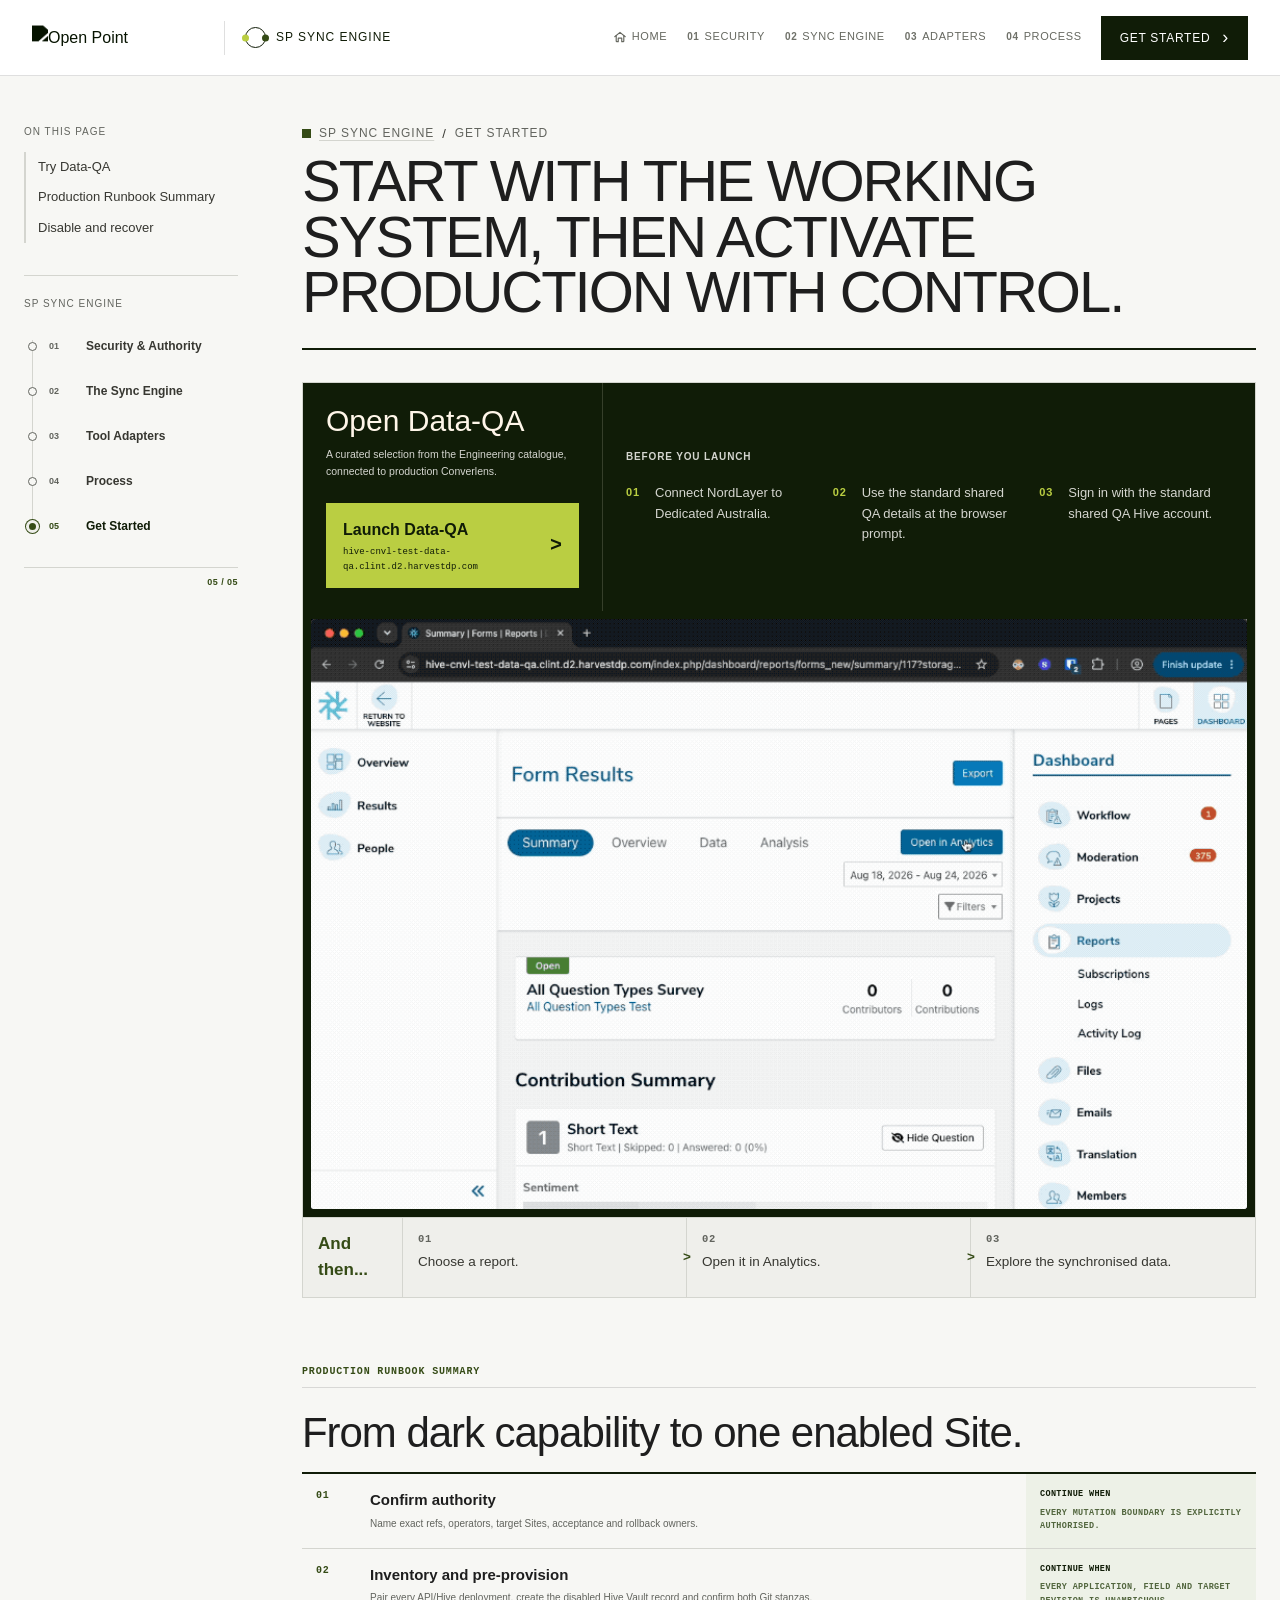
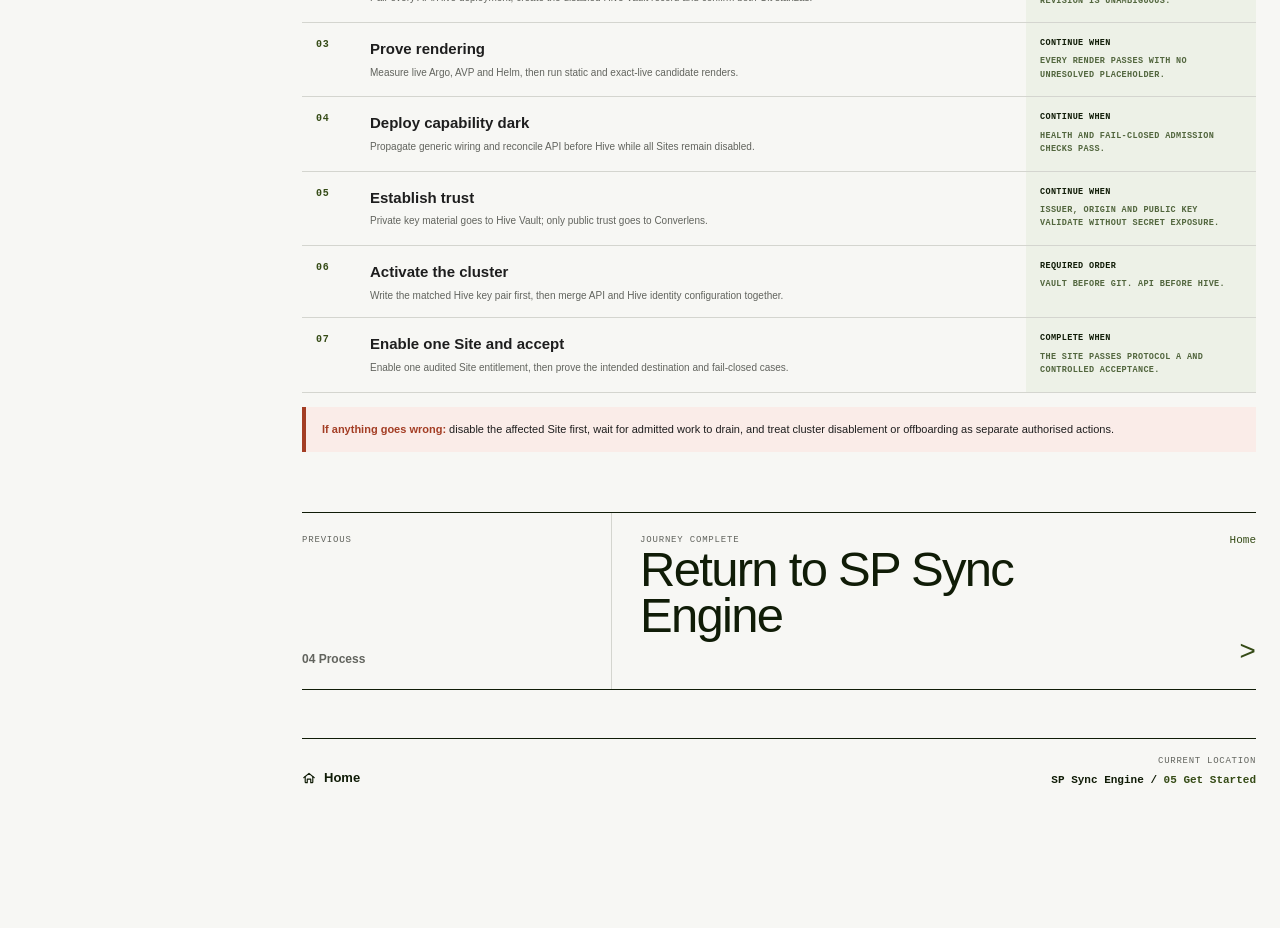
==== clients/openpoint/sp-sync-engine/05-get-started.html @ 9bb67a48 "Publish SP Sync Engine delivery pack" ====
<!doctype html>
<html lang="en">
<head>
<meta charset="utf-8">
<meta name="viewport" content="width=device-width, initial-scale=1">
<link rel="icon" href="data:,">
<title>Get Started - SP Sync Engine</title>
<link rel="stylesheet" href="assets/shared.css?v=white-signal-1">
<script src="assets/site.js?v=tool-adapters-1" defer></script>
<style>
  main { min-width: 0; }
  .get-started-header { margin-bottom: 32px; padding-bottom: 28px; border-bottom: 2px solid var(--slate); }
  .get-started-header h1 { max-width: 900px; margin: 0; font-size: clamp(38px, 5vw, 58px); line-height: .96; letter-spacing: -.035em; }
  .launch-console { width: 100%; overflow: hidden; border: 1px solid var(--gray-300); background: #fff; }
  .command-deck { display: grid; grid-template-columns: 300px minmax(0, 1fr); background: var(--slate); color: var(--text-on-dark); }
  .launch-access { padding: 23px; border-right: 1px solid var(--op-rule-dark); }
  .launch-access h2 { margin: 0 0 10px; padding: 0; border: 0; color: var(--text-on-dark); font-size: 30px; line-height: 1; }
  .launch-access > p { color: var(--muted-on-dark); font-size: 10.5px; }
  .qa-button { display: flex; align-items: center; justify-content: space-between; gap: 22px; min-height: 54px; margin-top: 24px; padding: 13px 16px; border: 1px solid var(--op-lime); background: var(--op-lime); color: var(--text-on-signal); font-weight: 800; text-decoration: none; }
  .qa-button small { display: block; margin-top: 3px; color: var(--text-on-signal); font-family: var(--mono); font-size: 9px; font-weight: 400; overflow-wrap: anywhere; }
  .qa-button > span:last-child { color: var(--text-on-signal); font-family: var(--mono); font-size: 20px; }
  .qa-button:hover, .qa-button:focus-visible { border-color: #fff; background: #fff; color: var(--slate); outline: 2px solid var(--clay); outline-offset: 3px; }
  .qa-button:hover > span:last-child, .qa-button:focus-visible > span:last-child { color: var(--clay); }
  .launch-instructions { display: flex; flex-direction: column; justify-content: center; padding: 23px; }
  .instruction-label { margin-bottom: 18px; color: var(--muted-on-dark); font-family: var(--sans); font-size: 10px; font-weight: 700; letter-spacing: .085em; text-transform: uppercase; }
  .access-list { display: grid; grid-template-columns: repeat(3, 1fr); gap: 14px; margin: 0; padding: 0; list-style: none; counter-reset: access; }
  .access-list li { position: relative; min-width: 0; padding-left: 29px; color: var(--muted-on-dark); font-size: 13px; counter-increment: access; }
  .access-list li::before { position: absolute; left: 0; top: 1px; color: var(--op-lime); font-family: var(--sans); font-size: 11px; font-weight: 700; letter-spacing: .08em; content: "0" counter(access); }
  .launch-media { padding: 8px; background: var(--slate); }
  .launch-media img { display: block; width: 100%; height: auto; background: var(--gray-150); }
  .use-flow { display: grid; grid-template-columns: 100px repeat(3, 1fr); align-items: stretch; border-top: 1px solid var(--gray-300); background: var(--gray-150); }
  .use-flow > * { padding: 13px 15px; border-right: 1px solid var(--gray-300); }
  .use-flow > *:last-child { border-right: 0; }
  .use-flow b { display: flex; align-items: center; color: var(--clay); font-family: var(--serif); font-size: 17px; font-weight: 600; }
  .use-step { position: relative; color: var(--gray-700); font-size: 13.5px; }
  .use-step span { display: block; margin-bottom: 4px; color: var(--gray-500); font-family: var(--mono); font-size: 10.5px; font-weight: 700; letter-spacing: .07em; text-transform: uppercase; }
  .use-step:not(:last-child)::after { position: absolute; top: 50%; right: -5px; z-index: 2; color: var(--clay); font-weight: 800; transform: translateY(-50%); content: ">"; }
  .runbook-head { margin: 58px 0 18px; }
  .section-label { color: var(--op-accent); font-family: var(--mono); font-size: 10px; font-weight: 700; letter-spacing: .085em; text-transform: uppercase; }
  .runbook-head h2 { margin: 6px 0 0; font-size: clamp(29px, 3.5vw, 42px); line-height: 1; letter-spacing: -.025em; }
  .runbook-ledger { border-top: 2px solid var(--slate); }
  .runbook-step { display: grid; grid-template-columns: 54px minmax(0, 1fr) 230px; border-bottom: 1px solid var(--gray-300); }
  .runbook-step > * { padding: 14px; }
  .runbook-number { color: var(--clay); font-family: var(--mono); font-size: 10px; font-weight: 700; letter-spacing: .085em; }
  .runbook-step h3 { margin: 0 0 4px; font-size: 15px; font-weight: 600; }
  .runbook-step p { margin: 0; color: var(--gray-500); font-size: 10px; }
  .runbook-proof { align-self: stretch; background: #edf1e7; color: #52663e; font-family: var(--mono); font-size: 8.5px; font-weight: 700; letter-spacing: .04em; text-transform: uppercase; }
  .runbook-proof b { display: block; margin-bottom: 5px; color: var(--slate); }
  .recovery { margin-top: 14px; padding: 14px 16px; border-left: 4px solid var(--rust); background: #faece8; font-size: 11px; }
  .recovery b { color: var(--rust); }

  @media (max-width: 820px) {
    .command-deck { grid-template-columns: 1fr; }
    .launch-access { border-right: 0; border-bottom: 1px solid var(--gray-700); }
    .access-list { grid-template-columns: 1fr; gap: 12px; }
    .runbook-step { grid-template-columns: 48px minmax(0, 1fr); }
    .runbook-proof { grid-column: 2; }
  }
  @media (max-width: 560px) {
    .get-started-header h1 { font-size: 38px; }
    .launch-access, .launch-instructions { padding: 20px; }
    .use-flow { grid-template-columns: 1fr; }
    .use-flow > * { border-right: 0; border-bottom: 1px solid var(--gray-300); }
    .use-flow > *:last-child { border-bottom: 0; }
    .use-step:not(:last-child)::after { top: auto; right: 15px; bottom: -7px; transform: rotate(90deg); }
  }
</style>
</head>
<body data-page="05">
<div class="top-header" id="top-header"></div>
<div class="page">
  <nav>
    <div class="label">On this page</div>
    <a href="#try">Try Data-QA</a>
    <a href="#production">Production Runbook Summary</a>
    <a href="#recovery">Disable and recover</a>
    <div class="sidebar-index" id="sidebar-index"></div>
  </nav>

  <main>
    <header class="get-started-header">
      <div class="breadcrumb"><a href="index.html">SP Sync Engine</a><span class="separator">/</span><span>Get Started</span></div>
      <h1>Start with the working system, then activate production with control.</h1>
    </header>

    <section class="launch-console">
      <div class="command-deck">
        <div class="launch-access">
          <h2 id="try">Open Data-QA</h2>
          <p>A curated selection from the Engineering catalogue, connected to production Converlens.</p>
          <a class="qa-button" href="https://hive-cnvl-test-data-qa.clint.d2.harvestdp.com/" target="_blank" rel="noreferrer">
            <span>Launch Data-QA<small>hive-cnvl-test-data-qa.clint.d2.harvestdp.com</small></span>
            <span aria-hidden="true">&gt;</span>
          </a>
        </div>
        <div class="launch-instructions">
          <div class="instruction-label">Before you launch</div>
          <ol class="access-list">
            <li>Connect NordLayer to Dedicated Australia.</li>
            <li>Use the standard shared QA details at the browser prompt.</li>
            <li>Sign in with the standard shared QA Hive account.</li>
          </ol>
        </div>
      </div>
      <div class="launch-media">
        <img src="assets/sp-sync-engine.gif" alt="SPSync walkthrough from a Social Point form report into Converlens">
      </div>
      <div class="use-flow">
        <b>And then...</b>
        <div class="use-step"><span>01</span>Choose a report.</div>
        <div class="use-step"><span>02</span>Open it in Analytics.</div>
        <div class="use-step"><span>03</span>Explore the synchronised data.</div>
      </div>
    </section>

    <section aria-labelledby="production">
      <div class="runbook-head">
        <span class="section-label">Production Runbook Summary</span>
        <h2 id="production">From dark capability to one enabled Site.</h2>
      </div>
      <div class="runbook-ledger">
        <div class="runbook-step">
          <span class="runbook-number">01</span>
          <div><h3>Confirm authority</h3><p>Name exact refs, operators, target Sites, acceptance and rollback owners.</p></div>
          <div class="runbook-proof"><b>Continue when</b>Every mutation boundary is explicitly authorised.</div>
        </div>
        <div class="runbook-step">
          <span class="runbook-number">02</span>
          <div><h3>Inventory and pre-provision</h3><p>Pair every API/Hive deployment, create the disabled Hive Vault record and confirm both Git stanzas.</p></div>
          <div class="runbook-proof"><b>Continue when</b>Every application, field and target revision is unambiguous.</div>
        </div>
        <div class="runbook-step">
          <span class="runbook-number">03</span>
          <div><h3>Prove rendering</h3><p>Measure live Argo, AVP and Helm, then run static and exact-live candidate renders.</p></div>
          <div class="runbook-proof"><b>Continue when</b>Every render passes with no unresolved placeholder.</div>
        </div>
        <div class="runbook-step">
          <span class="runbook-number">04</span>
          <div><h3>Deploy capability dark</h3><p>Propagate generic wiring and reconcile API before Hive while all Sites remain disabled.</p></div>
          <div class="runbook-proof"><b>Continue when</b>Health and fail-closed admission checks pass.</div>
        </div>
        <div class="runbook-step">
          <span class="runbook-number">05</span>
          <div><h3>Establish trust</h3><p>Private key material goes to Hive Vault; only public trust goes to Converlens.</p></div>
          <div class="runbook-proof"><b>Continue when</b>Issuer, origin and public key validate without secret exposure.</div>
        </div>
        <div class="runbook-step">
          <span class="runbook-number">06</span>
          <div><h3>Activate the cluster</h3><p>Write the matched Hive key pair first, then merge API and Hive identity configuration together.</p></div>
          <div class="runbook-proof"><b>Required order</b>Vault before Git. API before Hive.</div>
        </div>
        <div class="runbook-step">
          <span class="runbook-number">07</span>
          <div><h3>Enable one Site and accept</h3><p>Enable one audited Site entitlement, then prove the intended destination and fail-closed cases.</p></div>
          <div class="runbook-proof"><b>Complete when</b>The Site passes Protocol A and controlled acceptance.</div>
        </div>
      </div>
    </section>

    <div class="recovery" id="recovery"><b>If anything goes wrong:</b> disable the affected Site first, wait for admitted work to drain, and treat cluster disablement or offboarding as separate authorised actions.</div>

    <div class="journey-navigation" id="journey-navigation"></div>
    <footer class="content-footer" id="content-footer"></footer>
  </main>
</div>
</body>
</html>
---- clients/openpoint/sp-sync-engine/assets/shared.css ----
/*
 * SP Sync Engine delivery pack: shared design system
 *
 * Single source of truth for every document in html/*.html. Tokens, base
 * elements and every component class reused by two or more documents live
 * here. Page-unique visualisations (e.g. document 01's handshake diagram,
 * document 04's disposition bar) stay in that document's own <style> block.
 * Do not move single-use content-specific CSS in here speculatively.
 *
 * Loaded via <link rel="stylesheet" href="assets/shared.css">. Edit this
 * one file and every document picks up the change on next reload, no build
 * step required. See plan/style-guide.md for the full authoring convention.
 */

:root {
  --op-canvas: #F7F7F4;
  --op-canvas-dark: #EFEFEB;
  --op-ink: #1E1E1E;
  --op-green-dark: #101C07;
  --op-lime: #BACE42;
  --op-accent: #354B16;
  --op-info: #315FAE;
  --op-warning: #A33D24;
  --op-rule-light: rgba(30, 30, 30, .14);
  --op-rule-dark: rgba(255, 246, 233, .16);
  --text-on-dark: #FFF6E9;
  --muted-on-dark: #D4D5CF;
  --text-on-signal: #101C07;
  --ivory: var(--op-canvas);
  --slate: var(--op-green-dark);
  --clay: var(--op-accent);
  --oat: var(--op-canvas-dark);
  --olive: var(--op-accent);
  --rust: var(--op-warning);
  --gray-150: var(--op-canvas-dark);
  --gray-300: #D4D5CF;
  --gray-500: #62645E;
  --gray-700: #373731;
  --display: "Memoir", Arial, sans-serif;
  --serif: "ABC Otto", Arial, sans-serif;
  --sans: "ABC Social", Arial, sans-serif;
  --mono:  ui-monospace, "SF Mono", Menlo, Consolas, monospace;
  /* actor colours: cast-of-characters / sequence-diagram consistency */
  --a-browser: #68665F;
  --a-core: var(--op-info);
  --a-cl: var(--op-warning);
  --a-api: var(--op-accent);
}

@font-face { font-family: "ABC Social"; src: url("https://www.openpoint.com/wp-content/themes/open-point-launch/assets/fonts/ABCSocial-Regular.woff2") format("woff2"); }
@font-face { font-family: "ABC Otto"; src: url("https://www.openpoint.com/wp-content/themes/open-point-launch/assets/fonts/ABCOtto-Regular.woff2") format("woff2"); }
@font-face { font-family: "Memoir"; src: url("https://www.openpoint.com/wp-content/themes/open-point-launch/assets/fonts/Memoir.woff2") format("woff2"); }

* { box-sizing: border-box; margin: 0; padding: 0; }

body {
  background: var(--ivory); color: var(--op-ink); font-family: var(--sans);
  font-size: 16px; line-height: 1.58; -webkit-font-smoothing: antialiased;
  padding: 76px 24px 140px;
}

.page { max-width: 1280px; margin: 0 auto; display: grid; grid-template-columns: 214px minmax(0, 1fr); gap: 64px; }
.page > main { min-width: 0; }
.page main [id] { scroll-margin-top: 84px; }
@media (max-width: 960px) { .page { grid-template-columns: 1fr; } nav { display: none; } }

/* ── top header (pack-wide nav bar) ─────────────── */
.top-header {
  position: sticky; top: 0; z-index: 20;
  min-height: 76px; margin: -76px -24px 48px; padding: 14px 32px;
  background: #fff; border-bottom: 1px solid var(--op-rule-light);
  display: flex; align-items: center; justify-content: space-between;
  gap: 16px;
}
.top-header .brand { display: flex; align-items: center; gap: 20px; color: var(--slate); white-space: nowrap; }
.op-master-brand { position: relative; display: block; flex: 0 0 auto; width: 193px; height: 34px; overflow: hidden; border-right: 1px solid var(--op-rule-light); }
.op-logo { position: absolute; top: 50%; left: 0; display: block; width: 172px; height: auto; transform: translateY(-50%); filter: brightness(0) saturate(100%) invert(8%) sepia(14%) saturate(2815%) hue-rotate(48deg) brightness(92%) contrast(105%); }
.product-brand { display: flex; align-items: center; gap: 10px; color: var(--slate); font: 12px/1.05 var(--serif); letter-spacing: .08em; text-decoration: none; text-transform: uppercase; }
.sync-mark { position: relative; width: 21px; height: 21px; flex: 0 0 auto; border: 1.5px solid currentColor; border-radius: 50%; }
.sync-mark::before, .sync-mark::after { position: absolute; top: 50%; width: 7px; height: 7px; border-radius: 50%; transform: translateY(-50%); content: ""; }
.sync-mark::before { left: -4px; background: var(--op-lime); }
.sync-mark::after { right: -4px; background: var(--op-accent); }
.top-header .nav-group { display: flex; align-items: center; gap: 10px; flex-wrap: wrap; }
.top-header .pack-nav { position: static; top: auto; align-self: auto; display: flex; flex-wrap: wrap; gap: 2px; }
.top-header .pack-nav a { display: flex; align-items: center; gap: 5px; min-height: 44px; padding: 5px 9px; border-left: 0; border-bottom: 2px solid transparent; color: #666860; font: 11px/1 var(--serif); letter-spacing: .055em; text-decoration: none; text-transform: uppercase; white-space: nowrap; }
.top-header .pack-nav a b { color: #6F7169; font-size: 10px; font-weight: 600; }
.top-header .pack-nav a:hover { color: var(--slate); }
.top-header .pack-nav a.current { border-bottom-color: var(--op-accent); color: var(--slate); }
.top-header .pack-nav a.current b { color: var(--op-accent); }
.top-header .pack-nav a.home svg { width: 14px; height: 14px; display: block; }

/* Get Started is the pack's signal-lime call to action. */
.top-header .cta {
  display: flex; align-items: center; gap: 12px; min-height: 44px; padding: 10px 18px;
  border: 1px solid var(--op-lime); background: var(--op-lime); color: var(--text-on-signal);
  font: 12px/1 var(--serif); letter-spacing: .06em; text-decoration: none; text-transform: uppercase; white-space: nowrap;
}
.top-header .cta-arrow { font-size: 18px; line-height: .7; }
.top-header .cta:hover, .top-header .cta.current { border-color: var(--slate); background: var(--slate); color: #fff; }

@media (max-width: 960px) {
  .top-header { margin-inline: -24px; padding-inline: 24px; }
  .top-header .pack-nav { display: none; }
  .top-header .brand { gap: 12px; }
  .op-master-brand { width: 149px; height: 28px; }
  .op-logo { width: 136px; }
  .product-brand { gap: 8px; font-size: 10px; }
  .sync-mark { width: 18px; height: 18px; }
  .sync-mark::before, .sync-mark::after { width: 6px; height: 6px; }
}
@media (max-width: 560px) { .top-header { gap: 8px; margin-bottom: 32px; padding-inline: 16px; } .top-header .brand { gap: 10px; } .product-brand span:last-child { max-width: 58px; white-space: normal; } .top-header .cta { gap: 7px; padding-inline: 11px; font-size: 10px; } .top-header .cta-arrow { display: none; } .page main [id] { scroll-margin-top: 100px; } }

/* ── sidebar nav ("on this page") ───────────────── */
nav { position: sticky; top: 84px; align-self: start; font-size: 13px; }
nav .label { font-family: var(--sans); font-size: 10px; letter-spacing: 0.1em; text-transform: uppercase; color: var(--gray-500); margin-bottom: 12px; }
nav a { display: block; padding: 5px 0 5px 12px; border-left: 2px solid var(--gray-300); color: var(--gray-700); text-decoration: none; }
nav a:hover { color: var(--slate); border-color: var(--slate); }
nav a.l2 { padding-left: 24px; font-size: 12px; color: var(--gray-500); }
.sidebar-index { position: relative; margin-top: 32px; padding-top: 20px; border-top: 1px solid var(--gray-300); }
.sidebar-index::before { position: absolute; top: 64px; bottom: 54px; left: 8px; border-left: 1px solid var(--gray-300); content: ""; }
nav .sidebar-page-link { position: relative; display: grid; grid-template-columns: 17px 29px minmax(0,1fr); gap: 8px; align-items: center; min-height: 45px; padding: 0; border: 0; color: var(--gray-700); }
nav .sidebar-page-link:hover { border: 0; color: var(--slate); }
.sidebar-page-node { position: relative; z-index: 1; width: 9px; height: 9px; margin-left: 4px; border: 1px solid var(--gray-500); border-radius: 50%; background: var(--ivory); }
.sidebar-page-number { color: var(--gray-500); font-family: var(--sans); font-size: 9px; font-weight: 700; line-height: 1; }
.sidebar-page-name { min-width: 0; font-size: 12px; font-weight: 600; line-height: 1.25; }
nav .sidebar-page-link:hover .sidebar-page-node { border-color: var(--clay); }
nav .sidebar-page-link.current { color: var(--slate); }
nav .sidebar-page-link.current .sidebar-page-node { width: 13px; height: 13px; margin-left: 2px; border: 3px solid var(--oat); background: var(--clay); box-shadow: 0 0 0 1px var(--clay); }
nav .sidebar-page-link.current .sidebar-page-number { color: var(--clay); }
nav .sidebar-page-link.current .sidebar-page-name { font-weight: 800; }
.sidebar-index-progress { margin-top: 18px; padding-top: 10px; border-top: 1px solid var(--gray-300); color: var(--clay); font-family: var(--sans); font-size: 9px; font-weight: 700; line-height: 1; letter-spacing: .05em; text-align: right; }

/* ── page header (breadcrumb / h1 / subtitle / overview callout) ─ */
header { margin-bottom: 12px; }
.breadcrumb { font-family: var(--sans); font-size: 12px; letter-spacing: 0.08em; text-transform: uppercase; color: var(--gray-500); margin-bottom: 10px; display: flex; gap: 8px; align-items: center; }
.breadcrumb::before { content: ""; width: 9px; height: 9px; background: var(--clay); }
.breadcrumb a { color: var(--gray-500); text-decoration: underline; text-decoration-color: var(--gray-300); text-underline-offset: 3px; }
.breadcrumb a:hover { color: var(--slate); }
.breadcrumb .separator { color: var(--gray-700); font-size: 13px; line-height: 1; }
h1 { max-width: 900px; margin-bottom: 4px; color: var(--op-ink); font: clamp(52px,6.4vw,82px)/.96 var(--display); letter-spacing: 0; text-transform: uppercase; }
.subtitle { max-width: 780px; color: var(--op-ink); font: 24px/1.18 var(--serif); margin-bottom: 14px; }
.tldr { max-width: 860px; margin-bottom: 8px; padding: 20px 22px; border: 1px solid var(--op-rule-light); border-left: 5px solid var(--op-accent); background: #fff; }
.tldr b { color: var(--slate); }

/* ── prose ───────────────────────────────────────── */
h2 { margin: 52px 0 8px; padding-top: 24px; border-top: 1px solid var(--op-rule-light); color: var(--op-ink); font: 32px/1.12 var(--serif); scroll-margin-top: 24px; }
h2 .n { margin-right: 10px; color: var(--op-accent); font: 18px/1 var(--display); }
h3 { font-family: var(--serif); font-weight: 500; font-size: 17px; color: var(--op-ink); margin: 22px 0 8px; }
.dek { font-size: 16px; color: var(--gray-500); max-width: 720px; margin-bottom: 18px; }
p { margin-bottom: 12px; max-width: 720px; }
code { font-family: var(--mono); font-size: 13px; background: var(--gray-150); padding: 1px 5px; border-radius: 4px; }
.proves { font-family: var(--mono); font-size: 11px; color: var(--olive); margin-top: 6px; }

.quote { border: 1px solid var(--gray-300); background: #fff; padding: 16px 20px; margin: 18px 0; font-family: var(--serif); font-size: 16px; color: var(--slate); max-width: 780px; font-style: italic; }
.quote cite { display: block; margin-top: 8px; font-family: var(--mono); font-style: normal; font-size: 11px; color: var(--gray-500); }

/* ── code excerpts ───────────────────────────────── */
pre { font-family: var(--mono); font-size: 12px; line-height: 1.6; background: var(--gray-150); border: 1px solid var(--gray-300); border-radius: 8px; padding: 12px 14px; overflow-x: auto; margin: 10px 0; color: var(--slate); }
.where-tag { display: inline-block; font-family: var(--mono); font-size: 10.5px; color: #fff; background: var(--gray-700); border-radius: 5px; padding: 2px 8px; margin: 4px 4px 4px 0; }
.hl { color: var(--clay); }
.cm { color: var(--gray-500); }
.str { color: var(--olive); }

/* ── stat strip ──────────────────────────────────── */
.stat-row { display: grid; grid-template-columns: repeat(4, 1fr); gap: 14px; margin: 18px 0 8px; }
@media (max-width: 760px) { .stat-row { grid-template-columns: repeat(2, 1fr); } }
.stat { border: 1.5px solid var(--gray-300); border-radius: 12px; background: #fff; padding: 18px; text-align: center; }
.stat .num { font-family: var(--serif); font-size: 30px; color: var(--clay); font-weight: 500; }
.stat .lbl { font-family: var(--mono); font-size: 10.5px; color: var(--gray-500); margin-top: 4px; text-transform: uppercase; letter-spacing: 0.04em; }
.stat.rust .num { color: var(--rust); }
.stat.olive .num { color: var(--olive); }

/* ── data tables ─────────────────────────────────── */
table.data { border-collapse: collapse; width: 100%; margin: 14px 0; font-size: 13.5px; }
table.data th, table.data td { border: 1px solid var(--gray-300); padding: 9px 12px; text-align: left; vertical-align: top; }
table.data th { background: var(--gray-150); font-family: var(--mono); font-size: 10.5px; text-transform: uppercase; letter-spacing: 0.04em; }
table.data tr.hl-row td { background: rgba(217,119,87,0.05); }
table.data td.center { text-align: center; font-size: 13px; }
table.data td.num, table.data th.num { text-align: right; font-family: var(--mono); color: var(--gray-500); }
table.data tr.out td { color: var(--gray-500); font-style: italic; }

/* ── proof cards ─────────────────────────────────── */
.did-item { border: 1.5px solid var(--gray-300); border-radius: 12px; background: #fff; padding: 20px 22px; margin: 16px 0; }
.did-item .num { font-family: var(--mono); font-size: 11px; color: var(--clay); letter-spacing: 0.06em; text-transform: uppercase; margin-bottom: 6px; }
.did-item h3 { margin-top: 0; }

/* ── compare columns (before/after, kept/cut, slow/fast) ─ */
.compare { display: grid; grid-template-columns: 1fr 1fr; gap: 18px; margin: 16px 0; }
@media (max-width: 780px) { .compare { grid-template-columns: 1fr; } }
.compare-col { border: 1.5px solid var(--gray-300); border-radius: 12px; background: #fff; padding: 18px 20px; }
.compare-col h4 { font-family: var(--serif); font-size: 15.5px; margin-bottom: 10px; }
.compare-col .sub { font-family: var(--mono); font-size: 10.5px; color: var(--gray-500); text-transform: uppercase; letter-spacing: 0.04em; margin-bottom: 10px; }
.compare-col ul { list-style: none; }
.compare-col li { font-size: 13px; padding: 5px 0 5px 20px; position: relative; }
.compare-col.before h4 { color: var(--gray-500); }
.compare-col.after h4 { color: var(--olive); }
.compare-col.before li::before { content: "▪"; position: absolute; left: 0; color: var(--gray-500); }
.compare-col.after li::before { content: "✓"; position: absolute; left: 0; color: var(--olive); font-weight: 700; }
.compare-col.kept h4 { color: var(--olive); }
.compare-col.cut h4 { color: var(--rust); }
.compare-col.kept li::before { content: "✓"; position: absolute; left: 0; color: var(--olive); font-weight: 700; }
.compare-col.cut li::before { content: "✕"; position: absolute; left: 0; color: var(--rust); font-weight: 700; }
.compare-col.slow h4 { color: var(--gray-700); }
.compare-col.fast h4 { color: var(--olive); }
.compare-col.slow li::before { content: "▪"; position: absolute; left: 0; color: var(--gray-500); }
.compare-col.fast li::before { content: "✓"; position: absolute; left: 0; color: var(--olive); font-weight: 700; }

/* ── mini timeline ───────────────────────────────── */
.mtl { margin: 18px 0; border-left: 2px solid var(--gray-300); padding-left: 20px; }
.mtl-item { position: relative; padding-bottom: 20px; }
.mtl-item::before { content: ""; position: absolute; left: -25px; top: 4px; width: 9px; height: 9px; border-radius: 50%; background: var(--clay); }
.mtl-item .mtl-date { font-family: var(--mono); font-size: 11px; color: var(--gray-500); margin-bottom: 3px; }
.mtl-item .mtl-body { font-size: 13.5px; max-width: 680px; }

/* ── step-by-step procedure list ─────────────────── */
.steps { border-left: 2px solid var(--gray-300); margin: 18px 0 18px 8px; padding-left: 24px; }
.step { position: relative; padding-bottom: 16px; }
.step:last-child { padding-bottom: 0; }
.step::before { content: ""; position: absolute; left: -29px; top: 3px; width: 10px; height: 10px; border-radius: 50%; background: var(--clay); border: 2px solid var(--ivory); }
.step .sn { font-family: var(--mono); font-size: 10.5px; color: var(--clay); text-transform: uppercase; letter-spacing: 0.04em; }
.step .st { font-family: var(--serif); font-size: 15px; color: var(--slate); margin: 2px 0 3px; }
.step .sd { font-size: 12.5px; color: var(--gray-500); }
.step .sstop { font-size: 12px; color: var(--rust); margin-top: 3px; }

footer { margin-top: 60px; padding-top: 20px; border-top: 1px solid var(--gray-300); font-size: 12px; color: var(--gray-500); max-width: 720px; }
footer.content-footer { display: flex; align-items: end; justify-content: space-between; gap: 32px; max-width: none; padding-top: 18px; border-top-color: var(--slate); }
.content-footer-home { display: flex; align-items: center; gap: 8px; color: var(--slate); font-size: 13px; font-weight: 700; text-decoration: none; }
.content-footer-home:hover { color: var(--clay); }
.content-footer-home svg { display: block; width: 14px; height: 14px; }
.content-footer-location { text-align: right; }
.content-footer-label { display: block; color: var(--gray-500); font-family: var(--mono); font-size: 9px; line-height: 1; letter-spacing: .08em; text-transform: uppercase; }
.content-footer-path { display: block; margin-top: 7px; color: var(--slate); font-family: var(--mono); font-size: 11px; font-weight: 700; line-height: 1.4; }
.content-footer-path b { color: var(--clay); }
.journey-navigation { display: grid; grid-template-columns: minmax(150px,.65fr) minmax(0,1.35fr); margin-top: 60px; border-top: 1px solid var(--slate); border-bottom: 1px solid var(--slate); }
.journey-navigation a { text-decoration: none; }
.journey-label { color: var(--gray-500); font-family: var(--mono); font-size: 9px; line-height: 1.2; letter-spacing: .09em; text-transform: uppercase; }
.journey-previous { display: flex; flex-direction: column; justify-content: space-between; min-height: 160px; padding: 22px 22px 22px 0; border-right: 1px solid var(--gray-300); color: var(--gray-500); }
.journey-previous:hover { color: var(--slate); }
.journey-previous-title { font-size: 12px; font-weight: 700; line-height: 1.35; }
.journey-next { display: flex; flex-direction: column; justify-content: space-between; min-height: 160px; padding: 22px 0 22px 28px; color: var(--slate); }
.journey-next-head { display: flex; justify-content: space-between; gap: 20px; }
.journey-next-number { color: var(--clay); font-family: var(--mono); font-size: 11px; line-height: 1; }
.journey-next-title { max-width: 480px; font-family: var(--serif); font-size: clamp(28px,4vw,49px); font-weight: 400; line-height: .95; letter-spacing: -.035em; transition: color .18s ease; }
.journey-arrow { align-self: end; color: var(--clay); font-family: var(--mono); font-size: 28px; line-height: 1; transition: transform .18s ease; }
.journey-next:hover .journey-next-title { color: var(--clay); }
.journey-next:hover .journey-arrow { transform: translateX(5px); }
.journey-navigation + footer.content-footer { margin-top: 48px; }
@media (max-width: 560px) {
  .journey-navigation { grid-template-columns: 1fr; }
  .journey-previous { min-height: 95px; padding: 18px 0; border-right: 0; border-bottom: 1px solid var(--gray-300); }
  .journey-next { padding: 22px 0; }
  footer.content-footer { align-items: flex-start; flex-direction: column; }
  .content-footer-location { text-align: left; }
}
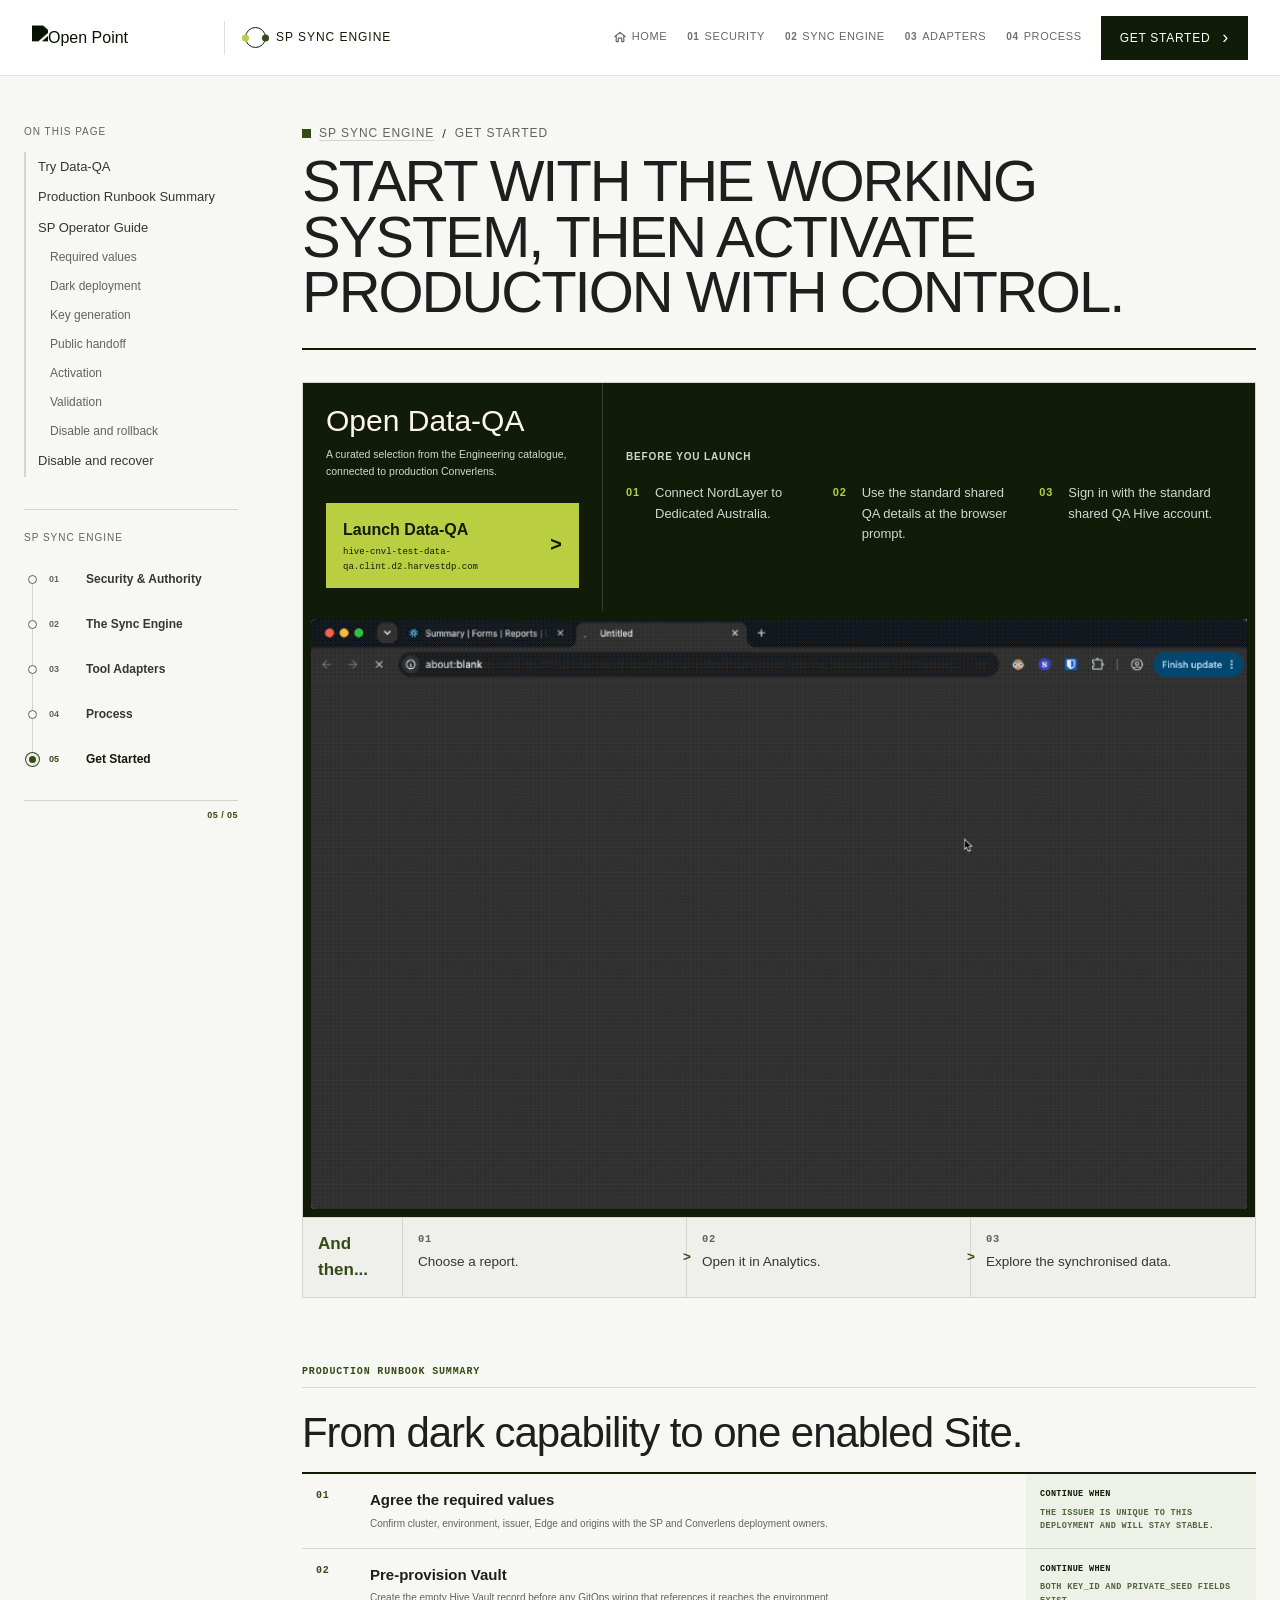
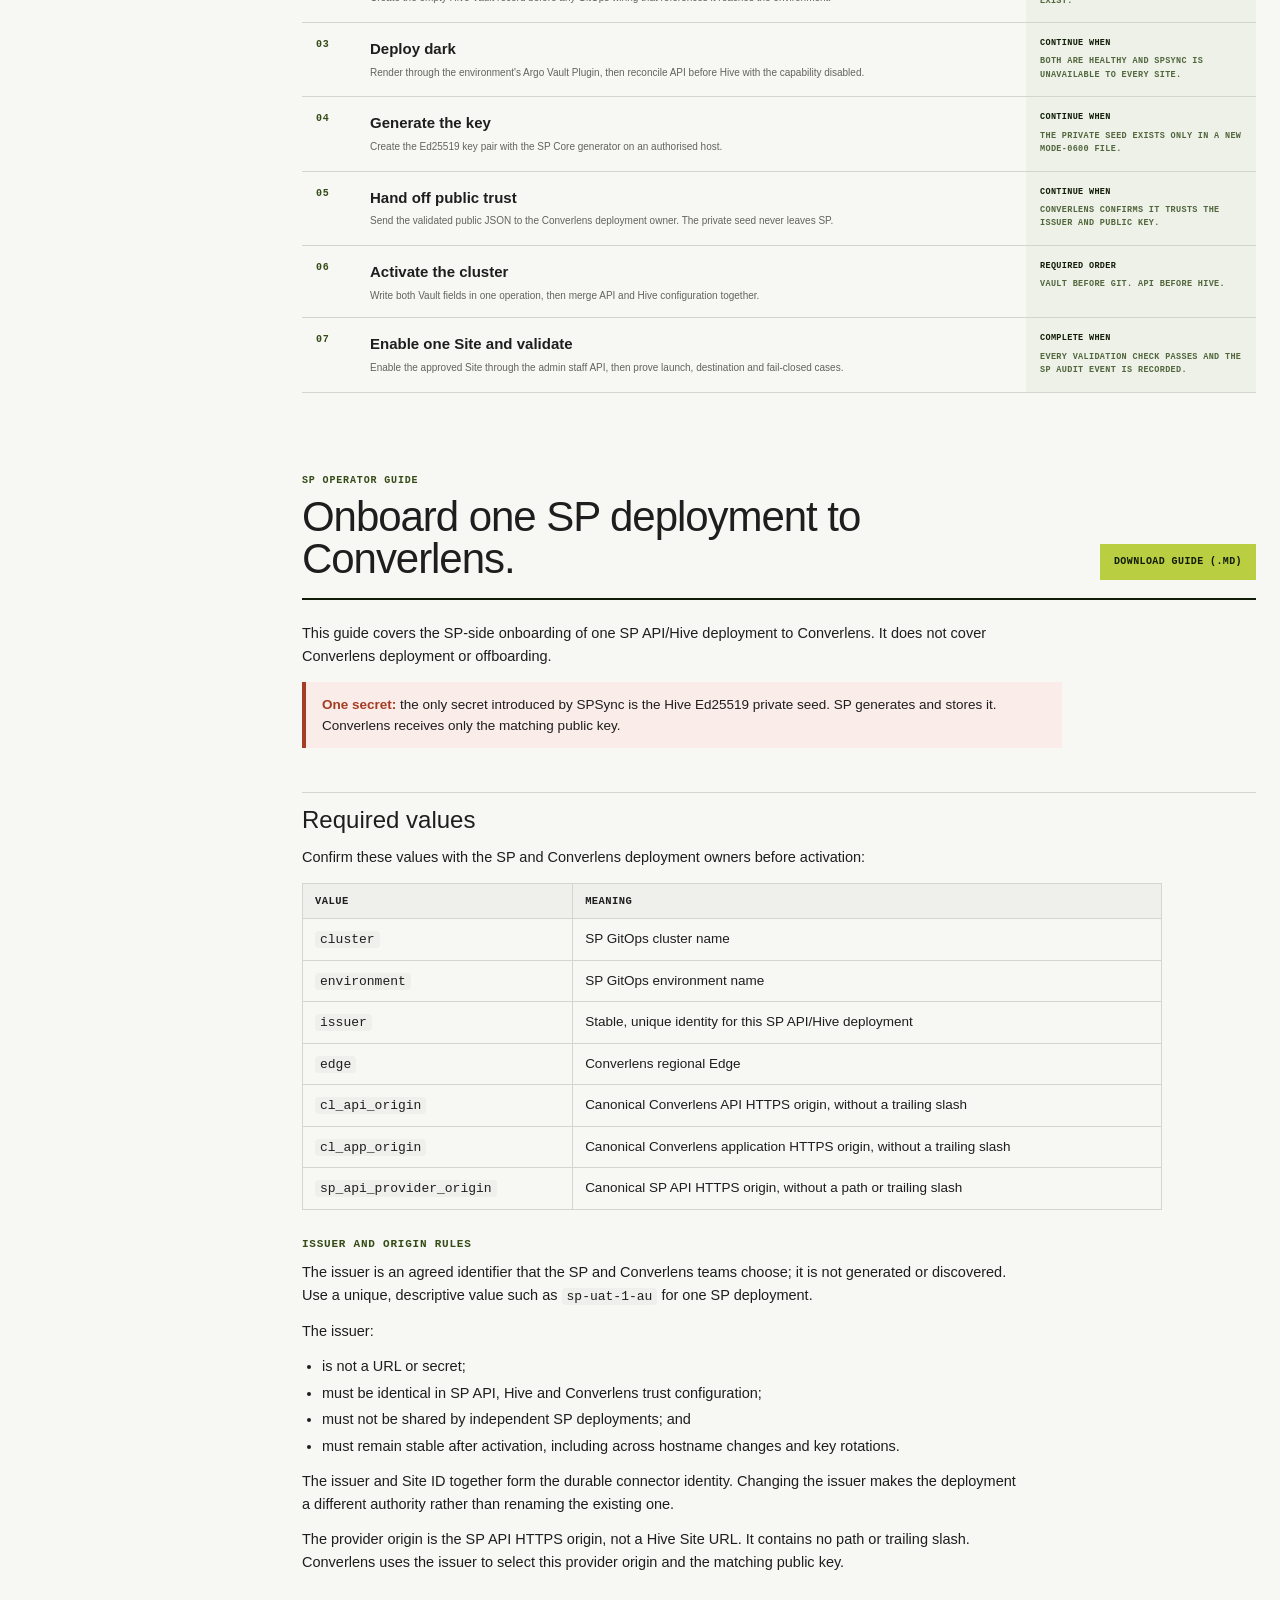
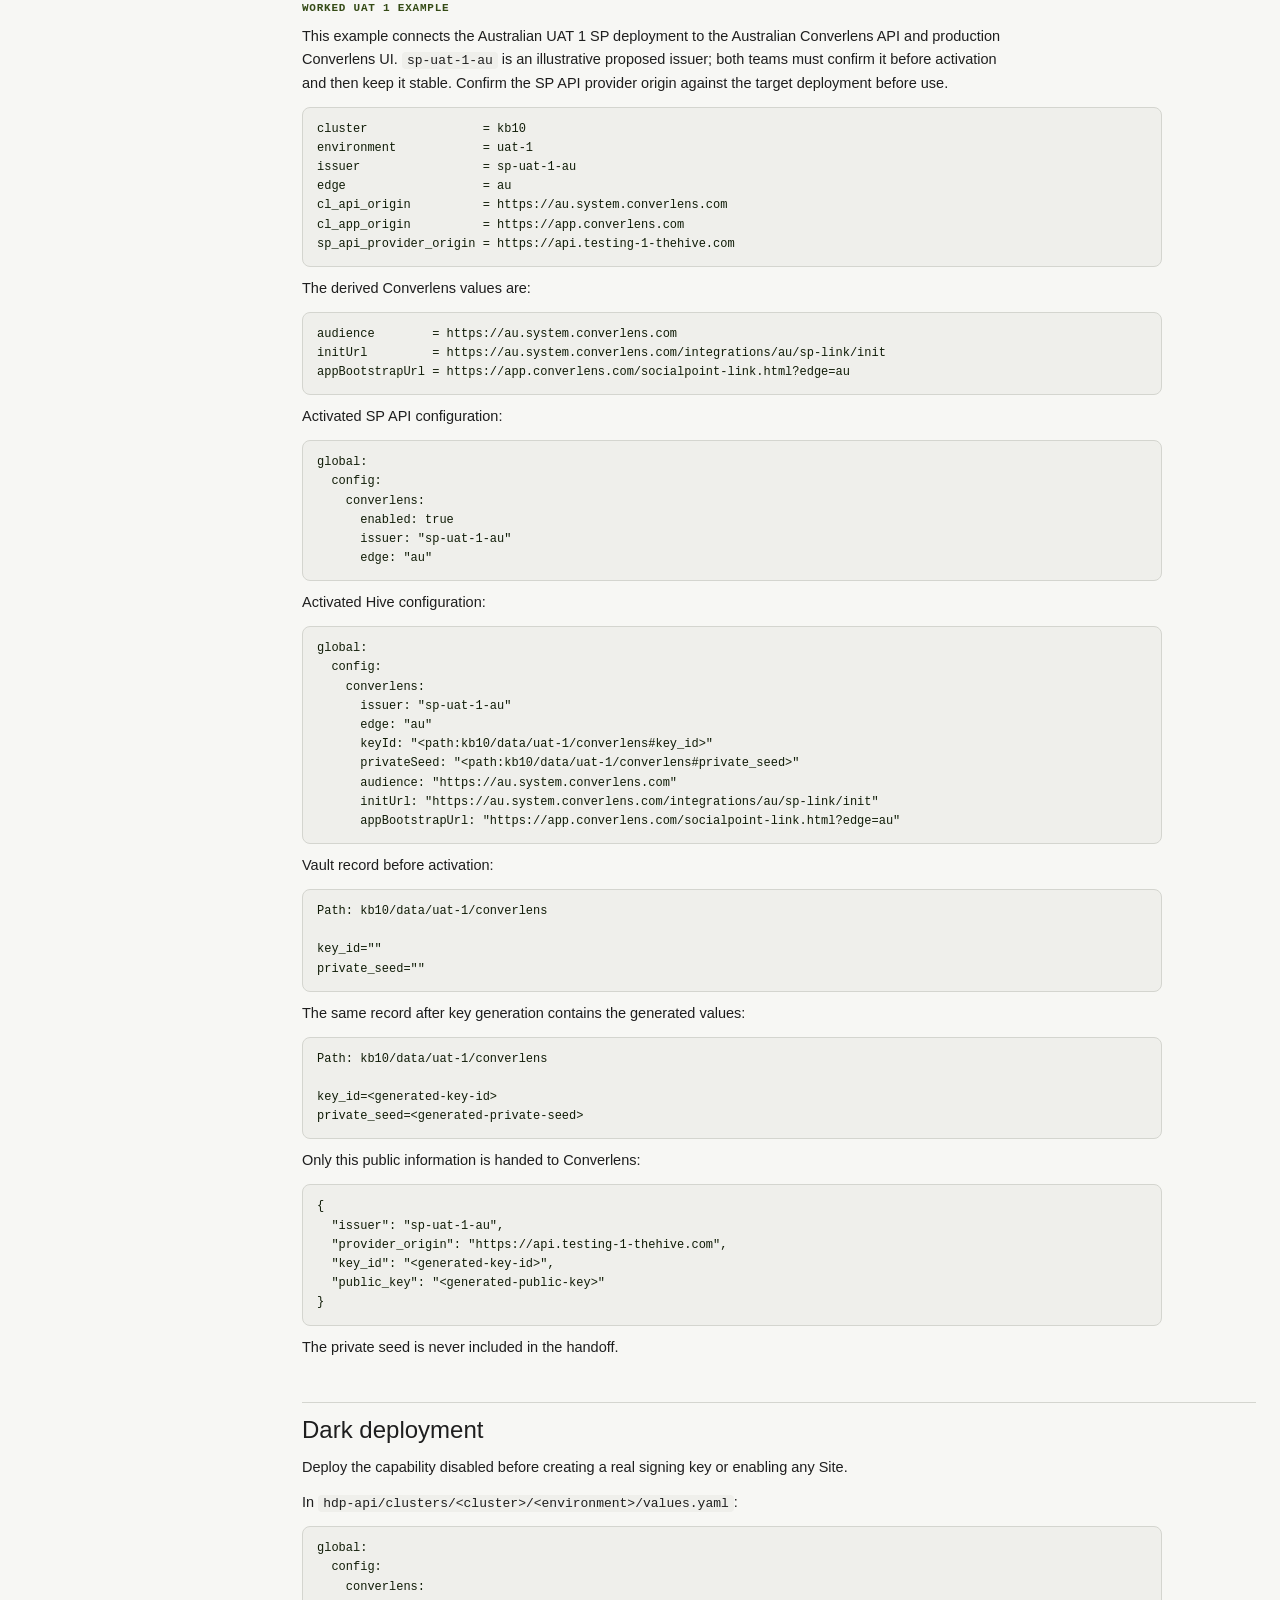
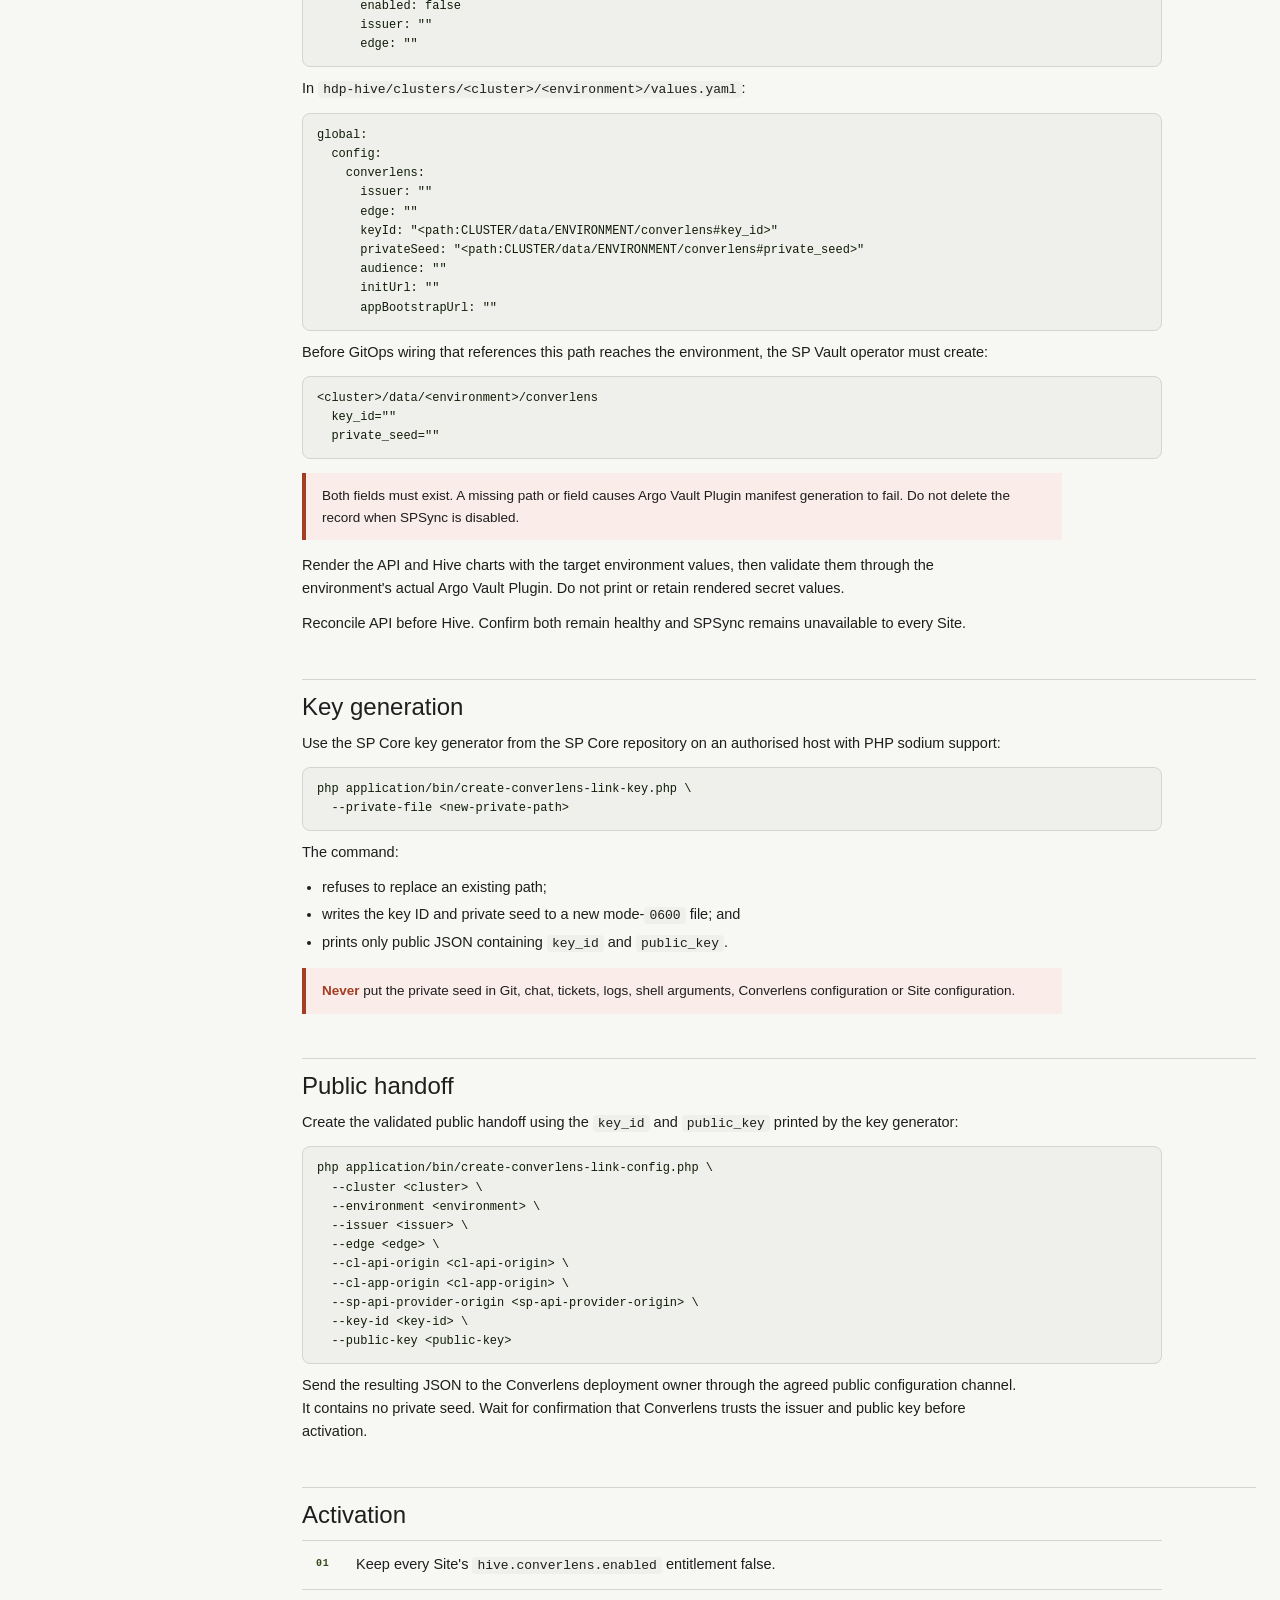
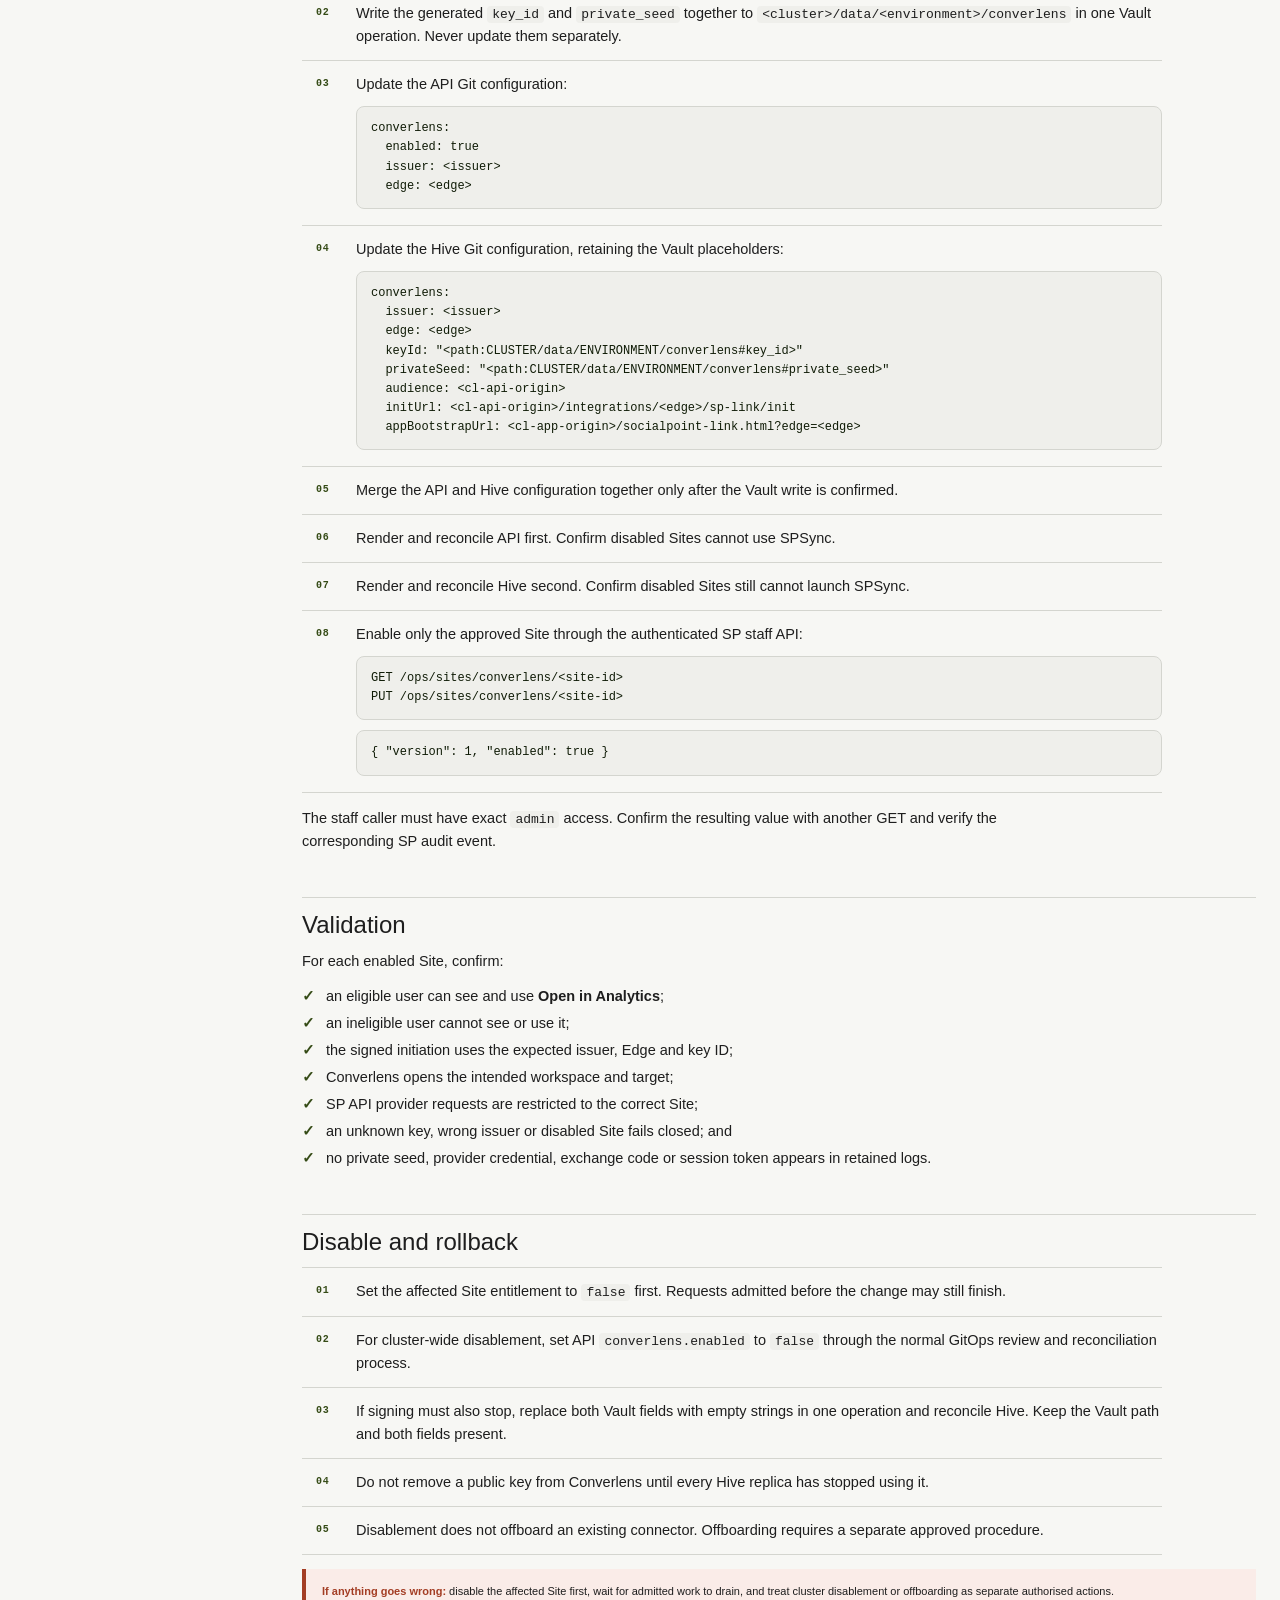
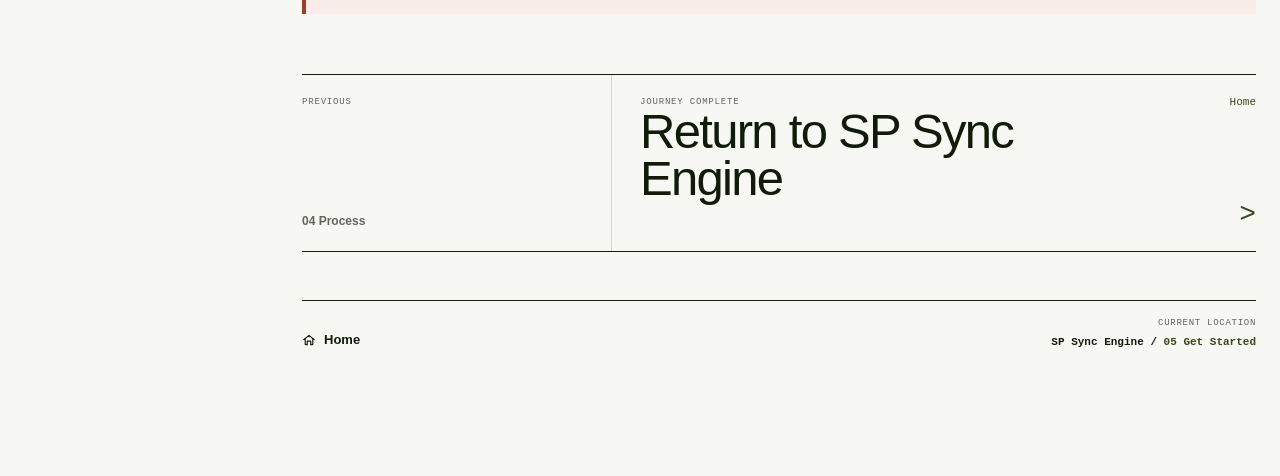
==== commit 2369c03a: "Add SP operator guide to SP Sync Engine Get Started" ====
--- a/clients/openpoint/sp-sync-engine/05-get-started.html
+++ b/clients/openpoint/sp-sync-engine/05-get-started.html
@@ -48,6 +48,27 @@
   .runbook-proof b { display: block; margin-bottom: 5px; color: var(--slate); }
   .recovery { margin-top: 14px; padding: 14px 16px; border-left: 4px solid var(--rust); background: #faece8; font-size: 11px; }
   .recovery b { color: var(--rust); }
+  .operator-guide { margin-top: 72px; }
+  .guide-head { display: flex; align-items: end; justify-content: space-between; gap: 24px; margin-bottom: 22px; padding-bottom: 18px; border-bottom: 2px solid var(--slate); }
+  .guide-head h2 { margin: 6px 0 0; padding: 0; border: 0; font-size: clamp(29px, 3.5vw, 42px); line-height: 1; letter-spacing: -.025em; }
+  .guide-download { flex: 0 0 auto; padding: 9px 13px; border: 1px solid var(--op-lime); background: var(--op-lime); color: var(--text-on-signal); font-family: var(--mono); font-size: 10px; font-weight: 700; letter-spacing: .04em; text-decoration: none; text-transform: uppercase; }
+  .guide-download:hover, .guide-download:focus-visible { border-color: var(--slate); background: var(--slate); color: #fff; outline: 2px solid var(--clay); outline-offset: 2px; }
+  .operator-guide p, .operator-guide li { font-size: 14.5px; }
+  .operator-guide h3 { margin: 44px 0 12px; padding-top: 14px; border-top: 1px solid var(--gray-300); font-size: 24px; line-height: 1.1; }
+  .operator-guide h4 { margin: 26px 0 8px; color: var(--clay); font-family: var(--mono); font-size: 11px; font-weight: 700; letter-spacing: .07em; text-transform: uppercase; }
+  .operator-guide ul { max-width: 720px; margin: 0 0 12px; padding-left: 20px; }
+  .operator-guide li { margin-bottom: 4px; }
+  .operator-guide table.data { max-width: 860px; }
+  .operator-guide pre { max-width: 860px; }
+  .guide-callout { max-width: 760px; margin: 14px 0; padding: 12px 16px; border-left: 4px solid var(--rust); background: #faece8; font-size: 13.5px; }
+  .guide-callout b { color: var(--rust); }
+  .guide-steps { max-width: 860px; margin: 0 0 14px; padding: 0; list-style: none; border-top: 1px solid var(--gray-300); counter-reset: guide-step; }
+  .guide-steps li { position: relative; margin: 0; padding: 12px 0 12px 54px; border-bottom: 1px solid var(--gray-300); counter-increment: guide-step; }
+  .guide-steps li::before { position: absolute; left: 14px; top: 15px; color: var(--clay); font-family: var(--mono); font-size: 10px; font-weight: 700; letter-spacing: .085em; content: counter(guide-step, decimal-leading-zero); }
+  .guide-steps pre { margin-bottom: 4px; }
+  .operator-guide .guide-checks { padding-left: 0; list-style: none; }
+  .operator-guide .guide-checks li { position: relative; padding-left: 24px; }
+  .operator-guide .guide-checks li::before { position: absolute; left: 0; color: var(--olive); font-weight: 700; content: "✓"; }
 
   @media (max-width: 820px) {
     .command-deck { grid-template-columns: 1fr; }
@@ -58,6 +79,9 @@
   }
   @media (max-width: 560px) {
     .get-started-header h1 { font-size: 38px; }
+    .guide-head { flex-direction: column; align-items: flex-start; }
+    .guide-steps li { padding-left: 40px; }
+    .guide-steps li::before { left: 6px; }
     .launch-access, .launch-instructions { padding: 20px; }
     .use-flow { grid-template-columns: 1fr; }
     .use-flow > * { border-right: 0; border-bottom: 1px solid var(--gray-300); }
@@ -73,6 +97,14 @@
     <div class="label">On this page</div>
     <a href="#try">Try Data-QA</a>
     <a href="#production">Production Runbook Summary</a>
+    <a href="#operator-guide">SP Operator Guide</a>
+    <a class="l2" href="#guide-values">Required values</a>
+    <a class="l2" href="#guide-dark">Dark deployment</a>
+    <a class="l2" href="#guide-key">Key generation</a>
+    <a class="l2" href="#guide-handoff">Public handoff</a>
+    <a class="l2" href="#guide-activation">Activation</a>
+    <a class="l2" href="#guide-validation">Validation</a>
+    <a class="l2" href="#guide-disable">Disable and rollback</a>
     <a href="#recovery">Disable and recover</a>
     <div class="sidebar-index" id="sidebar-index"></div>
   </nav>
@@ -121,40 +153,236 @@
       <div class="runbook-ledger">
         <div class="runbook-step">
           <span class="runbook-number">01</span>
-          <div><h3>Confirm authority</h3><p>Name exact refs, operators, target Sites, acceptance and rollback owners.</p></div>
-          <div class="runbook-proof"><b>Continue when</b>Every mutation boundary is explicitly authorised.</div>
+          <div><h3>Agree the required values</h3><p>Confirm cluster, environment, issuer, Edge and origins with the SP and Converlens deployment owners.</p></div>
+          <div class="runbook-proof"><b>Continue when</b>The issuer is unique to this deployment and will stay stable.</div>
         </div>
         <div class="runbook-step">
           <span class="runbook-number">02</span>
-          <div><h3>Inventory and pre-provision</h3><p>Pair every API/Hive deployment, create the disabled Hive Vault record and confirm both Git stanzas.</p></div>
-          <div class="runbook-proof"><b>Continue when</b>Every application, field and target revision is unambiguous.</div>
+          <div><h3>Pre-provision Vault</h3><p>Create the empty Hive Vault record before any GitOps wiring that references it reaches the environment.</p></div>
+          <div class="runbook-proof"><b>Continue when</b>Both key_id and private_seed fields exist.</div>
         </div>
         <div class="runbook-step">
           <span class="runbook-number">03</span>
-          <div><h3>Prove rendering</h3><p>Measure live Argo, AVP and Helm, then run static and exact-live candidate renders.</p></div>
-          <div class="runbook-proof"><b>Continue when</b>Every render passes with no unresolved placeholder.</div>
+          <div><h3>Deploy dark</h3><p>Render through the environment's Argo Vault Plugin, then reconcile API before Hive with the capability disabled.</p></div>
+          <div class="runbook-proof"><b>Continue when</b>Both are healthy and SPSync is unavailable to every Site.</div>
         </div>
         <div class="runbook-step">
           <span class="runbook-number">04</span>
-          <div><h3>Deploy capability dark</h3><p>Propagate generic wiring and reconcile API before Hive while all Sites remain disabled.</p></div>
-          <div class="runbook-proof"><b>Continue when</b>Health and fail-closed admission checks pass.</div>
+          <div><h3>Generate the key</h3><p>Create the Ed25519 key pair with the SP Core generator on an authorised host.</p></div>
+          <div class="runbook-proof"><b>Continue when</b>The private seed exists only in a new mode-0600 file.</div>
         </div>
         <div class="runbook-step">
           <span class="runbook-number">05</span>
-          <div><h3>Establish trust</h3><p>Private key material goes to Hive Vault; only public trust goes to Converlens.</p></div>
-          <div class="runbook-proof"><b>Continue when</b>Issuer, origin and public key validate without secret exposure.</div>
+          <div><h3>Hand off public trust</h3><p>Send the validated public JSON to the Converlens deployment owner. The private seed never leaves SP.</p></div>
+          <div class="runbook-proof"><b>Continue when</b>Converlens confirms it trusts the issuer and public key.</div>
         </div>
         <div class="runbook-step">
           <span class="runbook-number">06</span>
-          <div><h3>Activate the cluster</h3><p>Write the matched Hive key pair first, then merge API and Hive identity configuration together.</p></div>
+          <div><h3>Activate the cluster</h3><p>Write both Vault fields in one operation, then merge API and Hive configuration together.</p></div>
           <div class="runbook-proof"><b>Required order</b>Vault before Git. API before Hive.</div>
         </div>
         <div class="runbook-step">
           <span class="runbook-number">07</span>
-          <div><h3>Enable one Site and accept</h3><p>Enable one audited Site entitlement, then prove the intended destination and fail-closed cases.</p></div>
-          <div class="runbook-proof"><b>Complete when</b>The Site passes Protocol A and controlled acceptance.</div>
-        </div>
-      </div>
+          <div><h3>Enable one Site and validate</h3><p>Enable the approved Site through the admin staff API, then prove launch, destination and fail-closed cases.</p></div>
+          <div class="runbook-proof"><b>Complete when</b>Every validation check passes and the SP audit event is recorded.</div>
+        </div>
+      </div>
+    </section>
+
+    <section class="operator-guide" aria-labelledby="operator-guide">
+      <div class="guide-head">
+        <div>
+          <span class="section-label">SP Operator Guide</span>
+          <h2 id="operator-guide">Onboard one SP deployment to Converlens.</h2>
+        </div>
+        <a class="guide-download" href="sp-operator-guide.md" download="spsync-sp-operator-guide.md" type="application/octet-stream">Download guide (.md)</a>
+      </div>
+
+      <p>This guide covers the SP-side onboarding of one SP API/Hive deployment to Converlens. It does not cover Converlens deployment or offboarding.</p>
+      <div class="guide-callout"><b>One secret:</b> the only secret introduced by SPSync is the Hive Ed25519 private seed. SP generates and stores it. Converlens receives only the matching public key.</div>
+
+      <h3 id="guide-values">Required values</h3>
+      <p>Confirm these values with the SP and Converlens deployment owners before activation:</p>
+      <table class="data">
+        <thead><tr><th>Value</th><th>Meaning</th></tr></thead>
+        <tbody>
+          <tr><td><code>cluster</code></td><td>SP GitOps cluster name</td></tr>
+          <tr><td><code>environment</code></td><td>SP GitOps environment name</td></tr>
+          <tr><td><code>issuer</code></td><td>Stable, unique identity for this SP API/Hive deployment</td></tr>
+          <tr><td><code>edge</code></td><td>Converlens regional Edge</td></tr>
+          <tr><td><code>cl_api_origin</code></td><td>Canonical Converlens API HTTPS origin, without a trailing slash</td></tr>
+          <tr><td><code>cl_app_origin</code></td><td>Canonical Converlens application HTTPS origin, without a trailing slash</td></tr>
+          <tr><td><code>sp_api_provider_origin</code></td><td>Canonical SP API HTTPS origin, without a path or trailing slash</td></tr>
+        </tbody>
+      </table>
+
+      <h4>Issuer and origin rules</h4>
+      <p>The issuer is an agreed identifier that the SP and Converlens teams choose; it is not generated or discovered. Use a unique, descriptive value such as <code>sp-uat-1-au</code> for one SP deployment.</p>
+      <p>The issuer:</p>
+      <ul>
+        <li>is not a URL or secret;</li>
+        <li>must be identical in SP API, Hive and Converlens trust configuration;</li>
+        <li>must not be shared by independent SP deployments; and</li>
+        <li>must remain stable after activation, including across hostname changes and key rotations.</li>
+      </ul>
+      <p>The issuer and Site ID together form the durable connector identity. Changing the issuer makes the deployment a different authority rather than renaming the existing one.</p>
+      <p>The provider origin is the SP API HTTPS origin, not a Hive Site URL. It contains no path or trailing slash. Converlens uses the issuer to select this provider origin and the matching public key.</p>
+
+      <h4>Worked UAT 1 example</h4>
+      <p>This example connects the Australian UAT 1 SP deployment to the Australian Converlens API and production Converlens UI. <code>sp-uat-1-au</code> is an illustrative proposed issuer; both teams must confirm it before activation and then keep it stable. Confirm the SP API provider origin against the target deployment before use.</p>
+<pre>cluster                = kb10
+environment            = uat-1
+issuer                 = sp-uat-1-au
+edge                   = au
+cl_api_origin          = https://au.system.converlens.com
+cl_app_origin          = https://app.converlens.com
+sp_api_provider_origin = https://api.testing-1-thehive.com</pre>
+      <p>The derived Converlens values are:</p>
+<pre>audience        = https://au.system.converlens.com
+initUrl         = https://au.system.converlens.com/integrations/au/sp-link/init
+appBootstrapUrl = https://app.converlens.com/socialpoint-link.html?edge=au</pre>
+      <p>Activated SP API configuration:</p>
+<pre>global:
+  config:
+    converlens:
+      enabled: true
+      issuer: "sp-uat-1-au"
+      edge: "au"</pre>
+      <p>Activated Hive configuration:</p>
+<pre>global:
+  config:
+    converlens:
+      issuer: "sp-uat-1-au"
+      edge: "au"
+      keyId: "&lt;path:kb10/data/uat-1/converlens#key_id&gt;"
+      privateSeed: "&lt;path:kb10/data/uat-1/converlens#private_seed&gt;"
+      audience: "https://au.system.converlens.com"
+      initUrl: "https://au.system.converlens.com/integrations/au/sp-link/init"
+      appBootstrapUrl: "https://app.converlens.com/socialpoint-link.html?edge=au"</pre>
+      <p>Vault record before activation:</p>
+<pre>Path: kb10/data/uat-1/converlens
+
+key_id=""
+private_seed=""</pre>
+      <p>The same record after key generation contains the generated values:</p>
+<pre>Path: kb10/data/uat-1/converlens
+
+key_id=&lt;generated-key-id&gt;
+private_seed=&lt;generated-private-seed&gt;</pre>
+      <p>Only this public information is handed to Converlens:</p>
+<pre>{
+  "issuer": "sp-uat-1-au",
+  "provider_origin": "https://api.testing-1-thehive.com",
+  "key_id": "&lt;generated-key-id&gt;",
+  "public_key": "&lt;generated-public-key&gt;"
+}</pre>
+      <p>The private seed is never included in the handoff.</p>
+
+      <h3 id="guide-dark">Dark deployment</h3>
+      <p>Deploy the capability disabled before creating a real signing key or enabling any Site.</p>
+      <p>In <code>hdp-api/clusters/&lt;cluster&gt;/&lt;environment&gt;/values.yaml</code>:</p>
+<pre>global:
+  config:
+    converlens:
+      enabled: false
+      issuer: ""
+      edge: ""</pre>
+      <p>In <code>hdp-hive/clusters/&lt;cluster&gt;/&lt;environment&gt;/values.yaml</code>:</p>
+<pre>global:
+  config:
+    converlens:
+      issuer: ""
+      edge: ""
+      keyId: "&lt;path:CLUSTER/data/ENVIRONMENT/converlens#key_id&gt;"
+      privateSeed: "&lt;path:CLUSTER/data/ENVIRONMENT/converlens#private_seed&gt;"
+      audience: ""
+      initUrl: ""
+      appBootstrapUrl: ""</pre>
+      <p>Before GitOps wiring that references this path reaches the environment, the SP Vault operator must create:</p>
+<pre>&lt;cluster&gt;/data/&lt;environment&gt;/converlens
+  key_id=""
+  private_seed=""</pre>
+      <div class="guide-callout">Both fields must exist. A missing path or field causes Argo Vault Plugin manifest generation to fail. Do not delete the record when SPSync is disabled.</div>
+      <p>Render the API and Hive charts with the target environment values, then validate them through the environment's actual Argo Vault Plugin. Do not print or retain rendered secret values.</p>
+      <p>Reconcile API before Hive. Confirm both remain healthy and SPSync remains unavailable to every Site.</p>
+
+      <h3 id="guide-key">Key generation</h3>
+      <p>Use the SP Core key generator from the SP Core repository on an authorised host with PHP sodium support:</p>
+<pre>php application/bin/create-converlens-link-key.php \
+  --private-file &lt;new-private-path&gt;</pre>
+      <p>The command:</p>
+      <ul>
+        <li>refuses to replace an existing path;</li>
+        <li>writes the key ID and private seed to a new mode-<code>0600</code> file; and</li>
+        <li>prints only public JSON containing <code>key_id</code> and <code>public_key</code>.</li>
+      </ul>
+      <div class="guide-callout"><b>Never</b> put the private seed in Git, chat, tickets, logs, shell arguments, Converlens configuration or Site configuration.</div>
+
+      <h3 id="guide-handoff">Public handoff</h3>
+      <p>Create the validated public handoff using the <code>key_id</code> and <code>public_key</code> printed by the key generator:</p>
+<pre>php application/bin/create-converlens-link-config.php \
+  --cluster &lt;cluster&gt; \
+  --environment &lt;environment&gt; \
+  --issuer &lt;issuer&gt; \
+  --edge &lt;edge&gt; \
+  --cl-api-origin &lt;cl-api-origin&gt; \
+  --cl-app-origin &lt;cl-app-origin&gt; \
+  --sp-api-provider-origin &lt;sp-api-provider-origin&gt; \
+  --key-id &lt;key-id&gt; \
+  --public-key &lt;public-key&gt;</pre>
+      <p>Send the resulting JSON to the Converlens deployment owner through the agreed public configuration channel. It contains no private seed. Wait for confirmation that Converlens trusts the issuer and public key before activation.</p>
+
+      <h3 id="guide-activation">Activation</h3>
+      <ol class="guide-steps">
+        <li>Keep every Site's <code>hive.converlens.enabled</code> entitlement false.</li>
+        <li>Write the generated <code>key_id</code> and <code>private_seed</code> together to <code>&lt;cluster&gt;/data/&lt;environment&gt;/converlens</code> in one Vault operation. Never update them separately.</li>
+        <li>Update the API Git configuration:
+<pre>converlens:
+  enabled: true
+  issuer: &lt;issuer&gt;
+  edge: &lt;edge&gt;</pre>
+        </li>
+        <li>Update the Hive Git configuration, retaining the Vault placeholders:
+<pre>converlens:
+  issuer: &lt;issuer&gt;
+  edge: &lt;edge&gt;
+  keyId: "&lt;path:CLUSTER/data/ENVIRONMENT/converlens#key_id&gt;"
+  privateSeed: "&lt;path:CLUSTER/data/ENVIRONMENT/converlens#private_seed&gt;"
+  audience: &lt;cl-api-origin&gt;
+  initUrl: &lt;cl-api-origin&gt;/integrations/&lt;edge&gt;/sp-link/init
+  appBootstrapUrl: &lt;cl-app-origin&gt;/socialpoint-link.html?edge=&lt;edge&gt;</pre>
+        </li>
+        <li>Merge the API and Hive configuration together only after the Vault write is confirmed.</li>
+        <li>Render and reconcile API first. Confirm disabled Sites cannot use SPSync.</li>
+        <li>Render and reconcile Hive second. Confirm disabled Sites still cannot launch SPSync.</li>
+        <li>Enable only the approved Site through the authenticated SP staff API:
+<pre>GET /ops/sites/converlens/&lt;site-id&gt;
+PUT /ops/sites/converlens/&lt;site-id&gt;</pre>
+<pre>{ "version": 1, "enabled": true }</pre>
+        </li>
+      </ol>
+      <p>The staff caller must have exact <code>admin</code> access. Confirm the resulting value with another GET and verify the corresponding SP audit event.</p>
+
+      <h3 id="guide-validation">Validation</h3>
+      <p>For each enabled Site, confirm:</p>
+      <ul class="guide-checks">
+        <li>an eligible user can see and use <b>Open in Analytics</b>;</li>
+        <li>an ineligible user cannot see or use it;</li>
+        <li>the signed initiation uses the expected issuer, Edge and key ID;</li>
+        <li>Converlens opens the intended workspace and target;</li>
+        <li>SP API provider requests are restricted to the correct Site;</li>
+        <li>an unknown key, wrong issuer or disabled Site fails closed; and</li>
+        <li>no private seed, provider credential, exchange code or session token appears in retained logs.</li>
+      </ul>
+
+      <h3 id="guide-disable">Disable and rollback</h3>
+      <ol class="guide-steps">
+        <li>Set the affected Site entitlement to <code>false</code> first. Requests admitted before the change may still finish.</li>
+        <li>For cluster-wide disablement, set API <code>converlens.enabled</code> to <code>false</code> through the normal GitOps review and reconciliation process.</li>
+        <li>If signing must also stop, replace both Vault fields with empty strings in one operation and reconcile Hive. Keep the Vault path and both fields present.</li>
+        <li>Do not remove a public key from Converlens until every Hive replica has stopped using it.</li>
+        <li>Disablement does not offboard an existing connector. Offboarding requires a separate approved procedure.</li>
+      </ol>
     </section>
 
     <div class="recovery" id="recovery"><b>If anything goes wrong:</b> disable the affected Site first, wait for admitted work to drain, and treat cluster disablement or offboarding as separate authorised actions.</div>
@@ -163,5 +391,31 @@
     <footer class="content-footer" id="content-footer"></footer>
   </main>
 </div>
+<script>
+  // Fetch the guide and save it as a Blob so browsers download the Markdown rather than displaying it.
+  document.querySelector(".guide-download").addEventListener("click", async (event) => {
+    event.preventDefault();
+
+    const guideLink = event.currentTarget;
+
+    try {
+      const response = await fetch(guideLink.href);
+      if (!response.ok) {
+        window.location.assign(guideLink.href);
+        return;
+      }
+
+      const markdown = await response.text();
+      const objectUrl = URL.createObjectURL(new Blob([markdown], { type: "text/markdown;charset=utf-8" }));
+      const downloadLink = document.createElement("a");
+      downloadLink.href = objectUrl;
+      downloadLink.download = guideLink.download;
+      downloadLink.click();
+      setTimeout(() => URL.revokeObjectURL(objectUrl), 0);
+    } catch {
+      window.location.assign(guideLink.href);
+    }
+  });
+</script>
 </body>
 </html>
